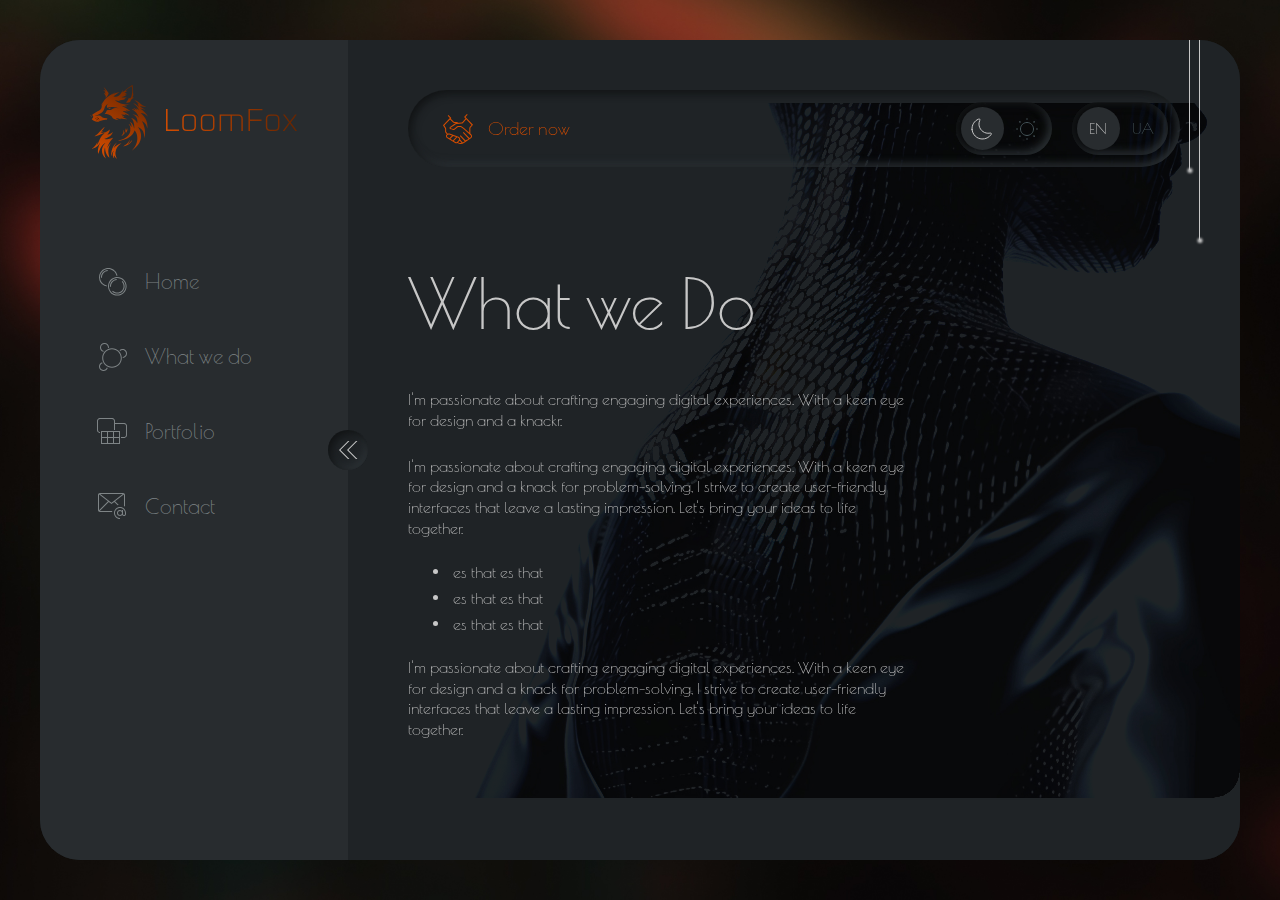
==== about.html @ 11e3a090 "added test deploy `:wq" ====
<!DOCTYPE html>
<html lang="en">

<head>
    <meta charset="UTF-8">
    <meta name="viewport" content="width=device-width, initial-scale=1.0">
<title>About | Home page</title>
<link rel="preconnect" href="https://fonts.googleapis.com">
<link rel="preconnect" href="https://fonts.gstatic.com" crossorigin>
<link href="https://fonts.googleapis.com/css2?family=Poiret+One&display=swap" rel="stylesheet">
<link rel="stylesheet" href="css/style.min.css">
</head>

<body class="body">

    <div class="wrapper">

        
<nav class="menu">

        <a href="" class="logo menu__logo">
            <img src="images/logo.svg" alt="LoomFox logo" class="logo__img" width="208" height="74">
        </a>
        <ul class="menu__list">
            <li class="menu__item">
                <a href="/index" class="menu__link">
                    <svg class="icon" width="35" height="35">
                        <use href="images/sprite.svg#icon-home"></use>
                    </svg>
                    Home
                </a>
            </li>
            <li class="menu__item">
                <a href="/about" class="menu__link">
                    <svg class="icon" width="35" height="35">
                        <use href="images/sprite.svg#icon-about"></use>
                    </svg>
                    What we do
                </a>
            </li>
            <li class="menu__item">
                <a href="/portfolio" class="menu__link">
                    <svg class="icon" width="35" height="35">
                        <use href="images/sprite.svg#icon-portfolio"></use>
                    </svg>
                    Portfolio
                </a>
            </li>
            <!-- <li class="menu__item">
                <a href="/current-projects" class="menu__link">
                    <svg class="icon" width="35" height="35">
                        <use href="images/sprite.svg#icon-curPrjs"></use>
                    </svg>
                    Current projects
                </a>
            </li> -->
            <li class="menu__item">
                <a href="/contacts" class="menu__link">
                    <svg class="icon" width="35" height="35">
                        <use href="images/sprite.svg#icon-contact"></use>
                    </svg>
                    Contact
                </a>
            </li>
    
        </ul>



    <button class="menu__hideBtn" type="button">
        <svg class="icon" width="19" height="18">
            <use href="images/sprite.svg#icon-chevron"></use>
        </svg>
    </button>
</nav>

        <main class="main">
            <header class="header">
    <button class="cta header__cta" type="button">
        <svg class="icon" width="30" height="30">
            <use href="images/sprite.svg#icon-cta"></use>
        </svg>
        Order now
    </button>

    <div class="header__nav">
        <button class="swither" type="button" id="mode">
            <span class="swither__item active">
                <svg class="icon active" width="24" height="24">
                    <use href="images/sprite.svg#icon-moon"></use>
                </svg>
            </span>
            <span class="swither__item">
                <svg class="icon" width="24" height="24">
                    <use href="images/sprite.svg#icon-sun"></use>
                </svg>
            </span>
    
        </button>
    
        <a href="" class="swither" data-no-swup>
            <span class="swither__item active">en</span>
            <span class="swither__item">ua</span>
        </a>
    </div>

</header>

            <div id="swup" class="transition-fade">
                <section class="about section">
                    <div class="container about__container">
                        <h1 class="title">
                            What we Do
                        </h1>
                        <div class="about__text text">
                            <p>
                                I'm passionate about crafting engaging digital experiences. With a keen eye for design and a knackr.
                            </p>
                            <p>
                                I'm passionate about crafting engaging digital experiences. With a keen eye for design and a knack for problem-solving, I strive to create user-friendly interfaces that leave a lasting impression. Let's bring your ideas to life together.
                            </p>
                            <ul class="about__list list">
                                <li class="about__item item">es that es that</li>
                                <li class="about__item item">es that es that</li>
                                <li class="about__item item">es that es that</li>
                            </ul>
                            <p>
                                I'm passionate about crafting engaging digital experiences. With a keen eye for design and a knack for problem-solving, I strive to create user-friendly interfaces that leave a lasting impression. Let's bring your ideas to life together.
                            </p>
                        </div>

                    </div>
                    <div class="stick section__stick"></div>
                    <div class="stick stick--130 section__stick"></div>
                </section>
            </div>

        </main>

    </div>

    <script src="js/main.min.js"></script>

    
</body>

</html>
---- css/style.min.css ----
html,body,div,span,applet,object,iframe,h1,h2,h3,h4,h5,h6,p,blockquote,pre,a,abbr,acronym,address,big,cite,code,del,dfn,em,img,ins,kbd,q,s,samp,small,strike,strong,sub,sup,tt,var,b,u,i,center,dl,dt,dd,ol,ul,li,fieldset,form,label,legend,table,caption,tbody,tfoot,thead,tr,th,td,article,aside,canvas,details,embed,figure,figcaption,footer,header,hgroup,menu,nav,output,ruby,section,summary,time,mark,audio,video{margin:0;padding:0;border:0;font-size:100%;font:inherit;vertical-align:baseline}article,aside,details,figcaption,figure,footer,header,hgroup,menu,nav,section{display:block}html{-webkit-box-sizing:border-box;box-sizing:border-box;height:100%}*,*::before,*::after{-webkit-box-sizing:inherit;box-sizing:inherit}body{line-height:1}ol,ul{list-style:none;margin:0;padding:0}blockquote,q{quotes:none}blockquote:before,blockquote:after,q:before,q:after{content:"";content:none}table{border-collapse:collapse;border-spacing:0}a{display:inline-block;text-decoration:none;outline:rgba(0,0,0,0);color:inherit}img{display:block;max-width:100%}input,button,textarea,select{font-family:inherit;border:none}button{padding:0;border:none;background-color:rgba(0,0,0,0);outline:rgba(0,0,0,0);cursor:pointer;font:inherit;color:inherit}:root{--a: #D64D00;--l: #C7C7C7;--l-700: #7e8486;--d-300: #46555A;--d-500: #282C2F;--d-700: #1F2326}.cta:hover,.cta:focus{-webkit-box-shadow:2px 2px 8px 0 #101213,-2px -2px 8px 0 #2f3539;box-shadow:2px 2px 8px 0 #101213,-2px -2px 8px 0 #2f3539}.hero__item,.cta:active,.menu__hideBtn,.swither,.header{-webkit-box-shadow:inset 3px 3px 8px 0 #101213,inset -3px -3px 8px 0 #2f3539;box-shadow:inset 3px 3px 8px 0 #101213,inset -3px -3px 8px 0 #2f3539}.transition-fade{height:100%}html.is-changing .transition-fade{-webkit-transition:opacity .25s;transition:opacity .25s;opacity:1}html.is-animating .transition-fade{opacity:0}body{height:100vh;font-family:"Poiret One",sans-serif;font-weight:400;font-style:normal;font-size:16px;line-height:1.3;color:var(--l);background-color:var(--d-700);background-repeat:no-repeat;background-size:cover;background-position:center;background-image:url("../images/body.jpg");padding:40px}.icon{fill:currentColor}.wrapper{display:-webkit-box;display:-ms-flexbox;display:flex;background-color:var(--d-700);width:100%;height:100%;border-radius:40px;overflow:hidden;position:relative;z-index:50}.header{position:absolute;width:calc(100% - 120px);top:50px;left:50%;-webkit-transform:translateX(-50%);-ms-transform:translateX(-50%);transform:translateX(-50%);z-index:50;padding:12px 12px 12px 15px;display:-webkit-box;display:-ms-flexbox;display:flex;-webkit-box-align:center;-ms-flex-align:center;align-items:center;border-radius:40px}.header__cta{margin-right:auto}.header__nav{display:-webkit-box;display:-ms-flexbox;display:flex;-webkit-box-align:center;-ms-flex-align:center;align-items:center;gap:20px}.swither{display:-webkit-box;display:-ms-flexbox;display:flex;-webkit-box-pack:center;-ms-flex-pack:center;justify-content:center;-webkit-box-align:center;-ms-flex-align:center;align-items:center;width:96px;height:53px;border-radius:40px;z-index:1;position:relative;line-height:.1;text-transform:uppercase;color:var(--d-300)}.swither:before{content:"";position:absolute;width:43px;height:43px;border-radius:50%;background-color:var(--d-500);z-index:-1;left:5px;-webkit-transition:left .5s cubic-bezier(1, 0.4, 0.29, 1.02);transition:left .5s cubic-bezier(1, 0.4, 0.29, 1.02)}.swither.active:before{left:48px}.swither__item{width:45px;height:48px;display:-webkit-box;display:-ms-flexbox;display:flex;-webkit-box-pack:center;-ms-flex-pack:center;justify-content:center;-webkit-box-align:center;-ms-flex-align:center;align-items:center;-webkit-transition:color .8s;transition:color .8s}.swither__item.active{color:var(--l)}.swither .icon{stroke:currentColor;fill:rgba(0,0,0,0)}.menu{position:fixed;height:calc(100% - 80px);z-index:10;padding:45px 50px;border-top-left-radius:40px;border-bottom-left-radius:40px;background-color:var(--d-500);pointer-events:all;-webkit-transition:background-color .5s,-webkit-transform .5s;transition:background-color .5s,-webkit-transform .5s;transition:transform .5s,background-color .5s;transition:transform .5s,background-color .5s,-webkit-transform .5s}.menu.hide{-webkit-transform:translateX(-105%);-ms-transform:translateX(-105%);transform:translateX(-105%);background-color:rgba(0,0,0,0)}.menu__logo{margin-bottom:100px}.menu__list{display:-webkit-box;display:-ms-flexbox;display:flex;-webkit-box-orient:vertical;-webkit-box-direction:normal;-ms-flex-direction:column;flex-direction:column;gap:40px}.menu__link{display:-webkit-box;display:-ms-flexbox;display:flex;-webkit-box-align:center;-ms-flex-align:center;align-items:center;gap:15px;font-size:21px;padding:0 0 0 5px;position:relative;-webkit-transition:color .4s;transition:color .4s;color:var(--l-700)}.menu__link:before{content:"";position:absolute;left:-48px;top:0;width:2px;height:100%}.menu__link.current{color:var(--l)}.menu__link.current:before{background-color:var(--a)}.menu__link:hover,.menu__link:focus{color:var(--a);color:var(--l)}.menu__link:active{color:var(--d-300)}.menu__hideBtn{border-radius:50%;width:40px;height:40px;display:-webkit-box;display:-ms-flexbox;display:flex;-webkit-box-pack:center;-ms-flex-pack:center;justify-content:center;-webkit-box-align:center;-ms-flex-align:center;align-items:center;position:absolute;top:50%;right:-20px;-webkit-transform:translateY(-50%);-ms-transform:translateY(-50%);transform:translateY(-50%);background-color:var(--d-700);z-index:5;-webkit-transition:color .3s,right 1.5s cubic-bezier(0.77, -0.44, 0.26, 1.46);transition:color .3s,right 1.5s cubic-bezier(0.77, -0.44, 0.26, 1.46)}.menu__hideBtn .icon{-webkit-transition:-webkit-transform .7s;transition:-webkit-transform .7s;transition:transform .7s;transition:transform .7s, -webkit-transform .7s}.menu__hideBtn:hover,.menu__hideBtn:focus{color:var(--a)}.menu__hideBtn.hide{right:-40px}.menu__hideBtn.hide .icon{-webkit-transform:rotate(180deg);-ms-transform:rotate(180deg);transform:rotate(180deg)}.main{-webkit-box-flex:1;-ms-flex-positive:1;flex-grow:1;position:relative;margin-left:308px;-webkit-transition:margin-left .5s;transition:margin-left .5s}.main.full{margin-left:0}.smoothBooter{height:100%}.container{padding:50px 60px;z-index:1;position:relative;top:0;height:100%}.cta{padding:7px 20px;display:-webkit-box;display:-ms-flexbox;display:flex;-webkit-box-align:center;-ms-flex-align:center;align-items:center;max-width:-webkit-fit-content;max-width:-moz-fit-content;max-width:fit-content;gap:15px;font-size:18px;color:var(--a);border-radius:40px;-webkit-transition:-webkit-box-shadow .3s;transition:-webkit-box-shadow .3s;transition:box-shadow .3s;transition:box-shadow .3s, -webkit-box-shadow .3s}.cta .icon{fill:currentColor}.section{height:100%;padding-top:118px;position:relative}.section__stick{right:40px}.section__stick.stick--130{right:50px}.title{font-size:70px;margin-bottom:40px}.stick{width:1px;height:200px;background-color:var(--l);position:absolute;top:0;z-index:50}.stick:after{content:"";position:absolute;width:5px;height:5px;background-color:var(--l);border-radius:50%;-webkit-filter:blur(1px);filter:blur(1px);z-index:10;bottom:-3px;left:50%;-webkit-transform:translateX(-50%);-ms-transform:translateX(-50%);transform:translateX(-50%)}.stick--130{height:130px}.text p:not(:last-child){margin-bottom:25px}.list{padding-left:25px}.list:not(:last-child){margin-bottom:25px}.item{display:-webkit-box;display:-ms-flexbox;display:flex;-webkit-box-align:center;-ms-flex-align:center;align-items:center;gap:15px;line-height:1}.item:not(:last-child){margin-bottom:10px}.item:before{content:"";display:block;width:5px;height:5px;background-color:var(--l);border-radius:50%}.scrollBox{height:100%;scrollbar-width:thin;scrollbar-color:var(--l-700) var(--d-500);scrollbar-track-color:var(--d-500);overflow-y:scroll;padding-right:15px}.hero{position:relative}.hero:before{content:"";width:100%;height:80%;position:absolute;right:0;bottom:0;background-color:var(--d-700)}.hero:after{content:"";width:100%;height:80%;position:absolute;right:0;bottom:0;background-repeat:no-repeat;background-size:contain;background-position:right center;background-image:url("../images/hero.jpg");mix-blend-mode:darken}.hero__container{padding-top:100px}.hero__text{max-width:540px;margin-bottom:150px}.hero__list{display:-webkit-box;display:-ms-flexbox;display:flex;-webkit-box-orient:vertical;-webkit-box-direction:normal;-ms-flex-direction:column;flex-direction:column;gap:25px;max-width:400px}.hero__item{padding:8px 15px 8px 24px;border-radius:40px;display:-webkit-box;display:-ms-flexbox;display:flex;-webkit-box-align:center;-ms-flex-align:center;align-items:center;gap:15px}.hero__item:before{content:"";display:block;width:5px;height:5px;background-color:var(--l);border-radius:50%}.about{position:relative}.about:before{content:"";width:100%;height:100%;position:absolute;right:0;bottom:0;background-color:var(--d-700)}.about:after{content:"";width:100%;height:100%;position:absolute;right:0;bottom:0;background-repeat:no-repeat;background-size:contain;background-position:right center;background-image:url("../images/about.jpg");mix-blend-mode:darken}.about__container{padding-top:100px}.about__text{max-width:500px}.portfolio__list{display:-webkit-box;display:-ms-flexbox;display:flex;-ms-flex-wrap:wrap;flex-wrap:wrap;-webkit-box-pack:space-evenly;-ms-flex-pack:space-evenly;justify-content:space-evenly;gap:40px;padding-bottom:150px}.portfolio__item{max-width:565px;width:100%;height:265px;padding:40px 50px;background:linear-gradient(171deg, rgb(11, 12, 9) 0%, rgb(25, 25, 28) 100%);border-radius:40px;position:relative;overflow:hidden;z-index:1;display:-webkit-box;display:-ms-flexbox;display:flex;-webkit-box-orient:vertical;-webkit-box-direction:normal;-ms-flex-direction:column;flex-direction:column}.portfolio__item--stick1 .stick{right:54px}.portfolio__item--stick1 .stick--130{right:46%}.portfolio__item--stick2 .stick{right:5px}.portfolio__item--stick2 .stick--130{right:52%}.portfolio__item--stick3 .stick{right:25%}.portfolio__item--stick3 .stick--130{right:46%}.portfolio__item--stick4 .stick{right:48%}.portfolio__item--stick4 .stick--130{right:50%}.portfolio__item-name{font-size:36px;margin-bottom:15px;mix-blend-mode:exclusion}.portfolio__item-text{max-width:260px;margin-bottom:20px}.portfolio__item-img{position:absolute;top:0;right:0;z-index:-1}.portfolio__item-link{display:-webkit-box;display:-ms-flexbox;display:flex;-webkit-box-pack:center;-ms-flex-pack:center;justify-content:center;-webkit-box-align:center;-ms-flex-align:center;align-items:center;margin:auto 0;width:72px;height:40px;border-radius:40px;-webkit-transition:color .3s,-webkit-box-shadow .3s;transition:color .3s,-webkit-box-shadow .3s;transition:color .3s,box-shadow .3s;transition:color .3s,box-shadow .3s,-webkit-box-shadow .3s}.portfolio__item-link:hover,.portfolio__item-link:focus{-webkit-box-shadow:1px 1px 8px 0 #000,-1px -1px 8px 0 #2f3539;box-shadow:1px 1px 8px 0 #000,-1px -1px 8px 0 #2f3539;color:var(--a)}.portfolio__item-link:active{-webkit-box-shadow:inset 1px 1px 8px 0 #000,inset -1px -1px 8px 0 #2f3539;box-shadow:inset 1px 1px 8px 0 #000,inset -1px -1px 8px 0 #2f3539}.work__inner{display:-webkit-box;display:-ms-flexbox;display:flex;gap:40px;-webkit-box-pack:justify;-ms-flex-pack:justify;justify-content:space-between;overflow:hidden;margin-bottom:40px}.work__content{max-width:750px}.work__text{margin-bottom:40px}.work__thumb{position:relative;width:550px;height:690px;-o-object-fit:cover;object-fit:cover;-webkit-transform:scale(1.1) skew(-25deg);-ms-transform:scale(1.1) skew(-25deg);transform:scale(1.1) skew(-25deg);overflow:hidden}.work__img{position:absolute;width:100%;height:100%;left:0;top:0;-webkit-transform:scale(0.909) skew(25deg);-ms-transform:scale(0.909) skew(25deg);transform:scale(0.909) skew(25deg);border-radius:40px}.work__ext-link{text-transform:uppercase;padding:12px 28px}
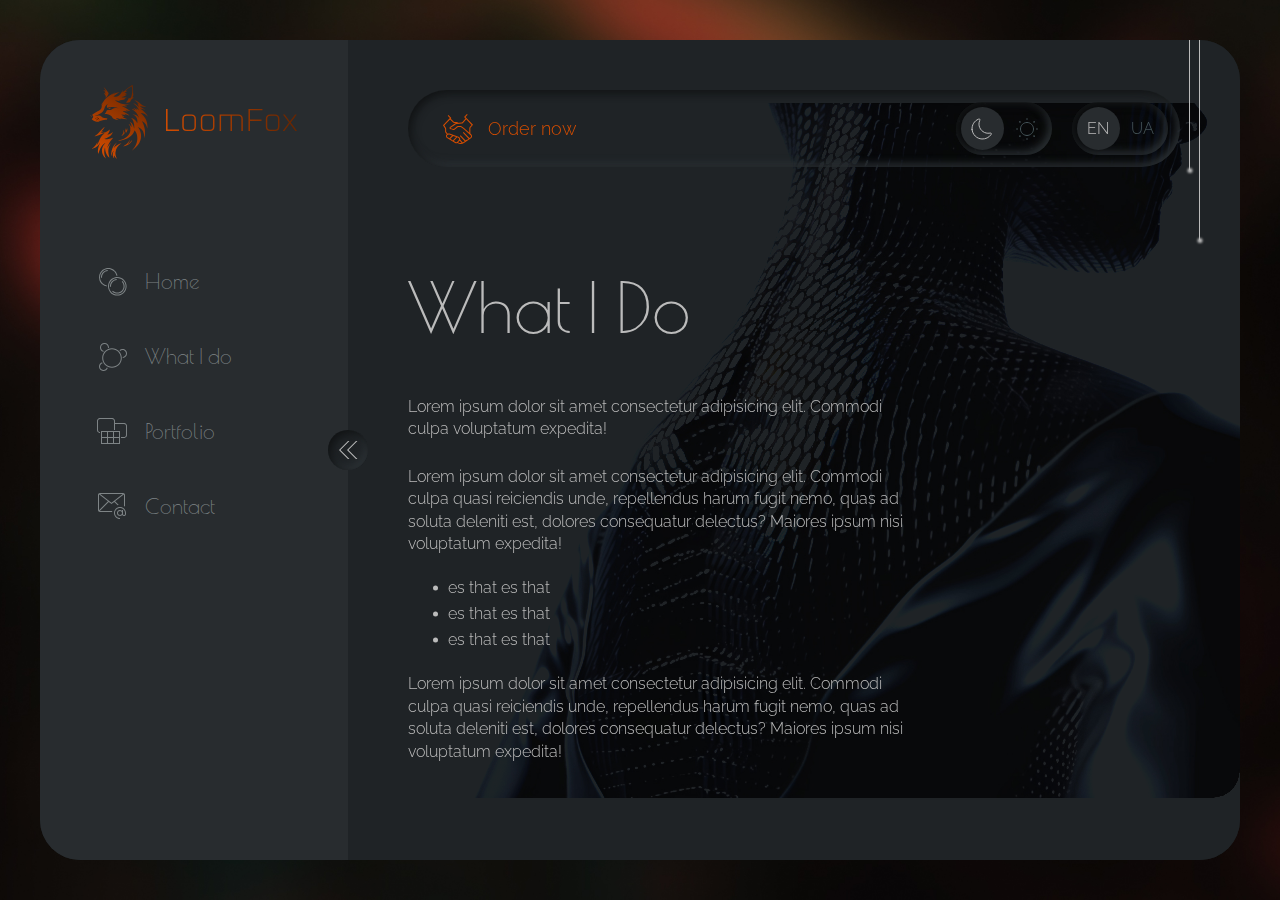
==== commit 1bfe8b1e: "added 2 works" ====
--- a/about.html
+++ b/about.html
@@ -8,7 +8,7 @@
 <title>About | Home page</title>
 <link rel="preconnect" href="https://fonts.googleapis.com">
 <link rel="preconnect" href="https://fonts.gstatic.com" crossorigin>
-<link href="https://fonts.googleapis.com/css2?family=Poiret+One&display=swap" rel="stylesheet">
+<link href="https://fonts.googleapis.com/css2?family=Poiret+One&family=Raleway:ital,wght@0,100..900;1,100..900&display=swap" rel="stylesheet">
 <link rel="stylesheet" href="css/style.min.css">
 </head>
 
@@ -36,7 +36,7 @@
                     <svg class="icon" width="35" height="35">
                         <use href="images/sprite.svg#icon-about"></use>
                     </svg>
-                    What we do
+                    What I do
                 </a>
             </li>
             <li class="menu__item">
@@ -111,14 +111,14 @@
                 <section class="about section">
                     <div class="container about__container">
                         <h1 class="title">
-                            What we Do
+                            What I Do
                         </h1>
                         <div class="about__text text">
                             <p>
-                                I'm passionate about crafting engaging digital experiences. With a keen eye for design and a knackr.
+                                Lorem ipsum dolor sit amet consectetur adipisicing elit. Commodi culpa  voluptatum expedita!
                             </p>
                             <p>
-                                I'm passionate about crafting engaging digital experiences. With a keen eye for design and a knack for problem-solving, I strive to create user-friendly interfaces that leave a lasting impression. Let's bring your ideas to life together.
+                                Lorem ipsum dolor sit amet consectetur adipisicing elit. Commodi culpa quasi reiciendis unde, repellendus harum fugit nemo, quas ad soluta deleniti est, dolores consequatur delectus? Maiores ipsum nisi voluptatum expedita!
                             </p>
                             <ul class="about__list list">
                                 <li class="about__item item">es that es that</li>
@@ -126,7 +126,7 @@
                                 <li class="about__item item">es that es that</li>
                             </ul>
                             <p>
-                                I'm passionate about crafting engaging digital experiences. With a keen eye for design and a knack for problem-solving, I strive to create user-friendly interfaces that leave a lasting impression. Let's bring your ideas to life together.
+                                Lorem ipsum dolor sit amet consectetur adipisicing elit. Commodi culpa quasi reiciendis unde, repellendus harum fugit nemo, quas ad soluta deleniti est, dolores consequatur delectus? Maiores ipsum nisi voluptatum expedita!
                             </p>
                         </div>
 
--- a/css/style.min.css
+++ b/css/style.min.css
@@ -1 +1 @@
-html,body,div,span,applet,object,iframe,h1,h2,h3,h4,h5,h6,p,blockquote,pre,a,abbr,acronym,address,big,cite,code,del,dfn,em,img,ins,kbd,q,s,samp,small,strike,strong,sub,sup,tt,var,b,u,i,center,dl,dt,dd,ol,ul,li,fieldset,form,label,legend,table,caption,tbody,tfoot,thead,tr,th,td,article,aside,canvas,details,embed,figure,figcaption,footer,header,hgroup,menu,nav,output,ruby,section,summary,time,mark,audio,video{margin:0;padding:0;border:0;font-size:100%;font:inherit;vertical-align:baseline}article,aside,details,figcaption,figure,footer,header,hgroup,menu,nav,section{display:block}html{-webkit-box-sizing:border-box;box-sizing:border-box;height:100%}*,*::before,*::after{-webkit-box-sizing:inherit;box-sizing:inherit}body{line-height:1}ol,ul{list-style:none;margin:0;padding:0}blockquote,q{quotes:none}blockquote:before,blockquote:after,q:before,q:after{content:"";content:none}table{border-collapse:collapse;border-spacing:0}a{display:inline-block;text-decoration:none;outline:rgba(0,0,0,0);color:inherit}img{display:block;max-width:100%}input,button,textarea,select{font-family:inherit;border:none}button{padding:0;border:none;background-color:rgba(0,0,0,0);outline:rgba(0,0,0,0);cursor:pointer;font:inherit;color:inherit}:root{--a: #D64D00;--l: #C7C7C7;--l-700: #7e8486;--d-300: #46555A;--d-500: #282C2F;--d-700: #1F2326}.cta:hover,.cta:focus{-webkit-box-shadow:2px 2px 8px 0 #101213,-2px -2px 8px 0 #2f3539;box-shadow:2px 2px 8px 0 #101213,-2px -2px 8px 0 #2f3539}.hero__item,.cta:active,.menu__hideBtn,.swither,.header{-webkit-box-shadow:inset 3px 3px 8px 0 #101213,inset -3px -3px 8px 0 #2f3539;box-shadow:inset 3px 3px 8px 0 #101213,inset -3px -3px 8px 0 #2f3539}.transition-fade{height:100%}html.is-changing .transition-fade{-webkit-transition:opacity .25s;transition:opacity .25s;opacity:1}html.is-animating .transition-fade{opacity:0}body{height:100vh;font-family:"Poiret One",sans-serif;font-weight:400;font-style:normal;font-size:16px;line-height:1.3;color:var(--l);background-color:var(--d-700);background-repeat:no-repeat;background-size:cover;background-position:center;background-image:url("../images/body.jpg");padding:40px}.icon{fill:currentColor}.wrapper{display:-webkit-box;display:-ms-flexbox;display:flex;background-color:var(--d-700);width:100%;height:100%;border-radius:40px;overflow:hidden;position:relative;z-index:50}.header{position:absolute;width:calc(100% - 120px);top:50px;left:50%;-webkit-transform:translateX(-50%);-ms-transform:translateX(-50%);transform:translateX(-50%);z-index:50;padding:12px 12px 12px 15px;display:-webkit-box;display:-ms-flexbox;display:flex;-webkit-box-align:center;-ms-flex-align:center;align-items:center;border-radius:40px}.header__cta{margin-right:auto}.header__nav{display:-webkit-box;display:-ms-flexbox;display:flex;-webkit-box-align:center;-ms-flex-align:center;align-items:center;gap:20px}.swither{display:-webkit-box;display:-ms-flexbox;display:flex;-webkit-box-pack:center;-ms-flex-pack:center;justify-content:center;-webkit-box-align:center;-ms-flex-align:center;align-items:center;width:96px;height:53px;border-radius:40px;z-index:1;position:relative;line-height:.1;text-transform:uppercase;color:var(--d-300)}.swither:before{content:"";position:absolute;width:43px;height:43px;border-radius:50%;background-color:var(--d-500);z-index:-1;left:5px;-webkit-transition:left .5s cubic-bezier(1, 0.4, 0.29, 1.02);transition:left .5s cubic-bezier(1, 0.4, 0.29, 1.02)}.swither.active:before{left:48px}.swither__item{width:45px;height:48px;display:-webkit-box;display:-ms-flexbox;display:flex;-webkit-box-pack:center;-ms-flex-pack:center;justify-content:center;-webkit-box-align:center;-ms-flex-align:center;align-items:center;-webkit-transition:color .8s;transition:color .8s}.swither__item.active{color:var(--l)}.swither .icon{stroke:currentColor;fill:rgba(0,0,0,0)}.menu{position:fixed;height:calc(100% - 80px);z-index:10;padding:45px 50px;border-top-left-radius:40px;border-bottom-left-radius:40px;background-color:var(--d-500);pointer-events:all;-webkit-transition:background-color .5s,-webkit-transform .5s;transition:background-color .5s,-webkit-transform .5s;transition:transform .5s,background-color .5s;transition:transform .5s,background-color .5s,-webkit-transform .5s}.menu.hide{-webkit-transform:translateX(-105%);-ms-transform:translateX(-105%);transform:translateX(-105%);background-color:rgba(0,0,0,0)}.menu__logo{margin-bottom:100px}.menu__list{display:-webkit-box;display:-ms-flexbox;display:flex;-webkit-box-orient:vertical;-webkit-box-direction:normal;-ms-flex-direction:column;flex-direction:column;gap:40px}.menu__link{display:-webkit-box;display:-ms-flexbox;display:flex;-webkit-box-align:center;-ms-flex-align:center;align-items:center;gap:15px;font-size:21px;padding:0 0 0 5px;position:relative;-webkit-transition:color .4s;transition:color .4s;color:var(--l-700)}.menu__link:before{content:"";position:absolute;left:-48px;top:0;width:2px;height:100%}.menu__link.current{color:var(--l)}.menu__link.current:before{background-color:var(--a)}.menu__link:hover,.menu__link:focus{color:var(--a);color:var(--l)}.menu__link:active{color:var(--d-300)}.menu__hideBtn{border-radius:50%;width:40px;height:40px;display:-webkit-box;display:-ms-flexbox;display:flex;-webkit-box-pack:center;-ms-flex-pack:center;justify-content:center;-webkit-box-align:center;-ms-flex-align:center;align-items:center;position:absolute;top:50%;right:-20px;-webkit-transform:translateY(-50%);-ms-transform:translateY(-50%);transform:translateY(-50%);background-color:var(--d-700);z-index:5;-webkit-transition:color .3s,right 1.5s cubic-bezier(0.77, -0.44, 0.26, 1.46);transition:color .3s,right 1.5s cubic-bezier(0.77, -0.44, 0.26, 1.46)}.menu__hideBtn .icon{-webkit-transition:-webkit-transform .7s;transition:-webkit-transform .7s;transition:transform .7s;transition:transform .7s, -webkit-transform .7s}.menu__hideBtn:hover,.menu__hideBtn:focus{color:var(--a)}.menu__hideBtn.hide{right:-40px}.menu__hideBtn.hide .icon{-webkit-transform:rotate(180deg);-ms-transform:rotate(180deg);transform:rotate(180deg)}.main{-webkit-box-flex:1;-ms-flex-positive:1;flex-grow:1;position:relative;margin-left:308px;-webkit-transition:margin-left .5s;transition:margin-left .5s}.main.full{margin-left:0}.smoothBooter{height:100%}.container{padding:50px 60px;z-index:1;position:relative;top:0;height:100%}.cta{padding:7px 20px;display:-webkit-box;display:-ms-flexbox;display:flex;-webkit-box-align:center;-ms-flex-align:center;align-items:center;max-width:-webkit-fit-content;max-width:-moz-fit-content;max-width:fit-content;gap:15px;font-size:18px;color:var(--a);border-radius:40px;-webkit-transition:-webkit-box-shadow .3s;transition:-webkit-box-shadow .3s;transition:box-shadow .3s;transition:box-shadow .3s, -webkit-box-shadow .3s}.cta .icon{fill:currentColor}.section{height:100%;padding-top:118px;position:relative}.section__stick{right:40px}.section__stick.stick--130{right:50px}.title{font-size:70px;margin-bottom:40px}.stick{width:1px;height:200px;background-color:var(--l);position:absolute;top:0;z-index:50}.stick:after{content:"";position:absolute;width:5px;height:5px;background-color:var(--l);border-radius:50%;-webkit-filter:blur(1px);filter:blur(1px);z-index:10;bottom:-3px;left:50%;-webkit-transform:translateX(-50%);-ms-transform:translateX(-50%);transform:translateX(-50%)}.stick--130{height:130px}.text p:not(:last-child){margin-bottom:25px}.list{padding-left:25px}.list:not(:last-child){margin-bottom:25px}.item{display:-webkit-box;display:-ms-flexbox;display:flex;-webkit-box-align:center;-ms-flex-align:center;align-items:center;gap:15px;line-height:1}.item:not(:last-child){margin-bottom:10px}.item:before{content:"";display:block;width:5px;height:5px;background-color:var(--l);border-radius:50%}.scrollBox{height:100%;scrollbar-width:thin;scrollbar-color:var(--l-700) var(--d-500);scrollbar-track-color:var(--d-500);overflow-y:scroll;padding-right:15px}.hero{position:relative}.hero:before{content:"";width:100%;height:80%;position:absolute;right:0;bottom:0;background-color:var(--d-700)}.hero:after{content:"";width:100%;height:80%;position:absolute;right:0;bottom:0;background-repeat:no-repeat;background-size:contain;background-position:right center;background-image:url("../images/hero.jpg");mix-blend-mode:darken}.hero__container{padding-top:100px}.hero__text{max-width:540px;margin-bottom:150px}.hero__list{display:-webkit-box;display:-ms-flexbox;display:flex;-webkit-box-orient:vertical;-webkit-box-direction:normal;-ms-flex-direction:column;flex-direction:column;gap:25px;max-width:400px}.hero__item{padding:8px 15px 8px 24px;border-radius:40px;display:-webkit-box;display:-ms-flexbox;display:flex;-webkit-box-align:center;-ms-flex-align:center;align-items:center;gap:15px}.hero__item:before{content:"";display:block;width:5px;height:5px;background-color:var(--l);border-radius:50%}.about{position:relative}.about:before{content:"";width:100%;height:100%;position:absolute;right:0;bottom:0;background-color:var(--d-700)}.about:after{content:"";width:100%;height:100%;position:absolute;right:0;bottom:0;background-repeat:no-repeat;background-size:contain;background-position:right center;background-image:url("../images/about.jpg");mix-blend-mode:darken}.about__container{padding-top:100px}.about__text{max-width:500px}.portfolio__list{display:-webkit-box;display:-ms-flexbox;display:flex;-ms-flex-wrap:wrap;flex-wrap:wrap;-webkit-box-pack:space-evenly;-ms-flex-pack:space-evenly;justify-content:space-evenly;gap:40px;padding-bottom:150px}.portfolio__item{max-width:565px;width:100%;height:265px;padding:40px 50px;background:linear-gradient(171deg, rgb(11, 12, 9) 0%, rgb(25, 25, 28) 100%);border-radius:40px;position:relative;overflow:hidden;z-index:1;display:-webkit-box;display:-ms-flexbox;display:flex;-webkit-box-orient:vertical;-webkit-box-direction:normal;-ms-flex-direction:column;flex-direction:column}.portfolio__item--stick1 .stick{right:54px}.portfolio__item--stick1 .stick--130{right:46%}.portfolio__item--stick2 .stick{right:5px}.portfolio__item--stick2 .stick--130{right:52%}.portfolio__item--stick3 .stick{right:25%}.portfolio__item--stick3 .stick--130{right:46%}.portfolio__item--stick4 .stick{right:48%}.portfolio__item--stick4 .stick--130{right:50%}.portfolio__item-name{font-size:36px;margin-bottom:15px;mix-blend-mode:exclusion}.portfolio__item-text{max-width:260px;margin-bottom:20px}.portfolio__item-img{position:absolute;top:0;right:0;z-index:-1}.portfolio__item-link{display:-webkit-box;display:-ms-flexbox;display:flex;-webkit-box-pack:center;-ms-flex-pack:center;justify-content:center;-webkit-box-align:center;-ms-flex-align:center;align-items:center;margin:auto 0;width:72px;height:40px;border-radius:40px;-webkit-transition:color .3s,-webkit-box-shadow .3s;transition:color .3s,-webkit-box-shadow .3s;transition:color .3s,box-shadow .3s;transition:color .3s,box-shadow .3s,-webkit-box-shadow .3s}.portfolio__item-link:hover,.portfolio__item-link:focus{-webkit-box-shadow:1px 1px 8px 0 #000,-1px -1px 8px 0 #2f3539;box-shadow:1px 1px 8px 0 #000,-1px -1px 8px 0 #2f3539;color:var(--a)}.portfolio__item-link:active{-webkit-box-shadow:inset 1px 1px 8px 0 #000,inset -1px -1px 8px 0 #2f3539;box-shadow:inset 1px 1px 8px 0 #000,inset -1px -1px 8px 0 #2f3539}.work__inner{display:-webkit-box;display:-ms-flexbox;display:flex;gap:40px;-webkit-box-pack:justify;-ms-flex-pack:justify;justify-content:space-between;overflow:hidden;margin-bottom:40px}.work__content{max-width:750px}.work__text{margin-bottom:40px}.work__thumb{position:relative;width:550px;height:690px;-o-object-fit:cover;object-fit:cover;-webkit-transform:scale(1.1) skew(-25deg);-ms-transform:scale(1.1) skew(-25deg);transform:scale(1.1) skew(-25deg);overflow:hidden}.work__img{position:absolute;width:100%;height:100%;left:0;top:0;-webkit-transform:scale(0.909) skew(25deg);-ms-transform:scale(0.909) skew(25deg);transform:scale(0.909) skew(25deg);border-radius:40px}.work__ext-link{text-transform:uppercase;padding:12px 28px}+html,body,div,span,applet,object,iframe,h1,h2,h3,h4,h5,h6,p,blockquote,pre,a,abbr,acronym,address,big,cite,code,del,dfn,em,img,ins,kbd,q,s,samp,small,strike,strong,sub,sup,tt,var,b,u,i,center,dl,dt,dd,ol,ul,li,fieldset,form,label,legend,table,caption,tbody,tfoot,thead,tr,th,td,article,aside,canvas,details,embed,figure,figcaption,footer,header,hgroup,menu,nav,output,ruby,section,summary,time,mark,audio,video{margin:0;padding:0;border:0;font-size:100%;font:inherit;vertical-align:baseline}article,aside,details,figcaption,figure,footer,header,hgroup,menu,nav,section{display:block}html{-webkit-box-sizing:border-box;box-sizing:border-box;height:100%}*,*::before,*::after{-webkit-box-sizing:inherit;box-sizing:inherit}body{line-height:1}ol,ul{list-style:none;margin:0;padding:0}blockquote,q{quotes:none}blockquote:before,blockquote:after,q:before,q:after{content:"";content:none}table{border-collapse:collapse;border-spacing:0}a{display:inline-block;text-decoration:none;outline:rgba(0,0,0,0);color:inherit}img{display:block;max-width:100%}input,button,textarea,select{font-family:inherit;border:none}button{padding:0;border:none;background-color:rgba(0,0,0,0);outline:rgba(0,0,0,0);cursor:pointer;font:inherit;color:inherit}.mfp-bg{top:0;left:0;width:100%;height:100%;z-index:1042;overflow:hidden;position:fixed;background:#0b0b0b;opacity:.8}.mfp-wrap{top:0;left:0;width:100%;height:100%;z-index:1043;position:fixed;outline:none !important;-webkit-backface-visibility:hidden}.mfp-container{text-align:center;position:absolute;width:100%;height:100%;left:0;top:0;padding:0 8px;-webkit-box-sizing:border-box;box-sizing:border-box}.mfp-container:before{content:"";display:inline-block;height:100%;vertical-align:middle}.mfp-align-top .mfp-container:before{display:none}.mfp-content{position:relative;display:inline-block;vertical-align:middle;margin:0 auto;text-align:left;z-index:1045}.mfp-inline-holder .mfp-content,.mfp-ajax-holder .mfp-content{width:100%;cursor:auto}.mfp-ajax-cur{cursor:progress}.mfp-zoom-out-cur,.mfp-zoom-out-cur .mfp-image-holder .mfp-close{cursor:-webkit-zoom-out;cursor:zoom-out}.mfp-zoom{cursor:pointer;cursor:-webkit-zoom-in;cursor:zoom-in}.mfp-auto-cursor .mfp-content{cursor:auto}.mfp-close,.mfp-arrow,.mfp-preloader,.mfp-counter{-webkit-user-select:none;-moz-user-select:none;-ms-user-select:none;user-select:none}.mfp-loading.mfp-figure{display:none}.mfp-hide{display:none !important}.mfp-preloader{color:#ccc;position:absolute;top:50%;width:auto;text-align:center;margin-top:-0.8em;left:8px;right:8px;z-index:1044}.mfp-preloader a{color:#ccc}.mfp-preloader a:hover{color:#fff}.mfp-s-ready .mfp-preloader{display:none}.mfp-s-error .mfp-content{display:none}button.mfp-close,button.mfp-arrow{overflow:visible;cursor:pointer;background:rgba(0,0,0,0);border:0;-webkit-appearance:none;display:block;outline:none;padding:0;z-index:1046;-webkit-box-shadow:none;box-shadow:none;-ms-touch-action:manipulation;touch-action:manipulation}button::-moz-focus-inner{padding:0;border:0}.mfp-close{width:44px;height:44px;line-height:44px;position:absolute;right:0;top:0;text-decoration:none;text-align:center;opacity:.65;padding:0 0 18px 10px;color:#fff;font-style:normal;font-size:28px;font-family:Arial,Baskerville,monospace}.mfp-close:hover,.mfp-close:focus{opacity:1}.mfp-close:active{top:1px}.mfp-close-btn-in .mfp-close{color:#333}.mfp-image-holder .mfp-close,.mfp-iframe-holder .mfp-close{color:#fff;right:-6px;text-align:right;padding-right:6px;width:100%}.mfp-counter{position:absolute;top:0;right:0;color:#ccc;font-size:12px;line-height:18px;white-space:nowrap}.mfp-arrow{position:absolute;opacity:.65;margin:0;top:50%;margin-top:-55px;padding:0;width:90px;height:110px;-webkit-tap-highlight-color:rgba(0,0,0,0)}.mfp-arrow:active{margin-top:-54px}.mfp-arrow:hover,.mfp-arrow:focus{opacity:1}.mfp-arrow:before,.mfp-arrow:after{content:"";display:block;width:0;height:0;position:absolute;left:0;top:0;margin-top:35px;margin-left:35px;border:medium inset rgba(0,0,0,0)}.mfp-arrow:after{border-top-width:13px;border-bottom-width:13px;top:8px}.mfp-arrow:before{border-top-width:21px;border-bottom-width:21px;opacity:.7}.mfp-arrow-left{left:0}.mfp-arrow-left:after{border-right:17px solid #fff;margin-left:31px}.mfp-arrow-left:before{margin-left:25px;border-right:27px solid #3f3f3f}.mfp-arrow-right{right:0}.mfp-arrow-right:after{border-left:17px solid #fff;margin-left:39px}.mfp-arrow-right:before{border-left:27px solid #3f3f3f}.mfp-iframe-holder{padding-top:40px;padding-bottom:40px}.mfp-iframe-holder .mfp-content{line-height:0;width:100%;max-width:900px}.mfp-iframe-holder .mfp-close{top:-40px}.mfp-iframe-scaler{width:100%;height:0;overflow:hidden;padding-top:56.25%}.mfp-iframe-scaler iframe{position:absolute;display:block;top:0;left:0;width:100%;height:100%;-webkit-box-shadow:0 0 8px rgba(0,0,0,.6);box-shadow:0 0 8px rgba(0,0,0,.6);background:#000}img.mfp-img{width:auto;max-width:100%;height:auto;display:block;line-height:0;-webkit-box-sizing:border-box;box-sizing:border-box;padding:40px 0 40px;margin:0 auto}.mfp-figure{line-height:0}.mfp-figure:after{content:"";position:absolute;left:0;top:40px;bottom:40px;display:block;right:0;width:auto;height:auto;z-index:-1;-webkit-box-shadow:0 0 8px rgba(0,0,0,.6);box-shadow:0 0 8px rgba(0,0,0,.6);background:#444}.mfp-figure small{color:#bdbdbd;display:block;font-size:12px;line-height:14px}.mfp-figure figure{margin:0}.mfp-bottom-bar{margin-top:-36px;position:absolute;top:100%;left:0;width:100%;cursor:auto}.mfp-title{text-align:left;line-height:18px;color:#f3f3f3;word-wrap:break-word;padding-right:36px}.mfp-image-holder .mfp-content{max-width:100%}.mfp-gallery .mfp-image-holder .mfp-figure{cursor:pointer}@media screen and (max-width: 800px)and (orientation: landscape),screen and (max-height: 300px){.mfp-img-mobile .mfp-image-holder{padding-left:0;padding-right:0}.mfp-img-mobile img.mfp-img{padding:0}.mfp-img-mobile .mfp-figure:after{top:0;bottom:0}.mfp-img-mobile .mfp-figure small{display:inline;margin-left:5px}.mfp-img-mobile .mfp-bottom-bar{background:rgba(0,0,0,.6);bottom:0;margin:0;top:auto;padding:3px 5px;position:fixed;-webkit-box-sizing:border-box;box-sizing:border-box}.mfp-img-mobile .mfp-bottom-bar:empty{padding:0}.mfp-img-mobile .mfp-counter{right:5px;top:3px}.mfp-img-mobile .mfp-close{top:0;right:0;width:35px;height:35px;line-height:35px;background:rgba(0,0,0,.6);position:fixed;text-align:center;padding:0}}@media all and (max-width: 900px){.mfp-arrow{-webkit-transform:scale(0.75);-ms-transform:scale(0.75);transform:scale(0.75)}.mfp-arrow-left{-webkit-transform-origin:0;-ms-transform-origin:0;transform-origin:0}.mfp-arrow-right{-webkit-transform-origin:100%;-ms-transform-origin:100%;transform-origin:100%}.mfp-container{padding-left:6px;padding-right:6px}}:root{--a: #D64D00;--s: #71a3c5;--l: #bbbbbb;--l-700: #7e8486;--d-300: #46555A;--d-500: #282C2F;--d-700: #1F2326}.none{display:none !important}.cta:hover,.cta:focus{-webkit-box-shadow:2px 2px 8px 0 #101213,-2px -2px 8px 0 #2f3539;box-shadow:2px 2px 8px 0 #101213,-2px -2px 8px 0 #2f3539}.hero__item,.cta:active,.menu__hideBtn,.swither,.header{-webkit-box-shadow:inset 3px 3px 8px 0 #101213,inset -3px -3px 8px 0 #2f3539;box-shadow:inset 3px 3px 8px 0 #101213,inset -3px -3px 8px 0 #2f3539}.transition-fade{height:100%}html.is-changing .transition-fade{-webkit-transition:opacity .25s;transition:opacity .25s;opacity:1}html.is-animating .transition-fade{opacity:0}body{height:100vh;font-family:"Raleway",sans-serif;font-weight:300;font-style:normal;font-size:16px;line-height:1.4;color:var(--l);background-color:var(--d-700);background-repeat:no-repeat;background-size:cover;background-position:center;background-image:url("../images/body.jpg");padding:40px}.icon{fill:currentColor}.wrapper{display:-webkit-box;display:-ms-flexbox;display:flex;background-color:var(--d-700);width:100%;height:100%;border-radius:40px;overflow:hidden;position:relative;z-index:50}.header{position:absolute;width:calc(100% - 120px);top:50px;left:50%;-webkit-transform:translateX(-50%);-ms-transform:translateX(-50%);transform:translateX(-50%);z-index:50;padding:12px 12px 12px 15px;display:-webkit-box;display:-ms-flexbox;display:flex;-webkit-box-align:center;-ms-flex-align:center;align-items:center;border-radius:40px}.header__cta{margin-right:auto}.header__nav{display:-webkit-box;display:-ms-flexbox;display:flex;-webkit-box-align:center;-ms-flex-align:center;align-items:center;gap:20px}.swither{display:-webkit-box;display:-ms-flexbox;display:flex;-webkit-box-pack:center;-ms-flex-pack:center;justify-content:center;-webkit-box-align:center;-ms-flex-align:center;align-items:center;width:96px;height:53px;border-radius:40px;z-index:1;position:relative;line-height:.1;text-transform:uppercase;color:var(--d-300)}.swither:before{content:"";position:absolute;width:43px;height:43px;border-radius:50%;background-color:var(--d-500);z-index:-1;left:5px;-webkit-transition:left .5s cubic-bezier(1, 0.4, 0.29, 1.02);transition:left .5s cubic-bezier(1, 0.4, 0.29, 1.02)}.swither.active:before{left:48px}.swither__item{width:45px;height:48px;display:-webkit-box;display:-ms-flexbox;display:flex;-webkit-box-pack:center;-ms-flex-pack:center;justify-content:center;-webkit-box-align:center;-ms-flex-align:center;align-items:center;-webkit-transition:color .8s;transition:color .8s}.swither__item.active{color:var(--l)}.swither .icon{stroke:currentColor;fill:rgba(0,0,0,0)}.menu{position:fixed;font-family:"Poiret One",sans-serif;height:calc(100% - 80px);z-index:10;padding:45px 50px;border-top-left-radius:40px;border-bottom-left-radius:40px;background-color:var(--d-500);pointer-events:all;-webkit-transition:background-color .5s,-webkit-transform .5s;transition:background-color .5s,-webkit-transform .5s;transition:transform .5s,background-color .5s;transition:transform .5s,background-color .5s,-webkit-transform .5s}.menu.hide{-webkit-transform:translateX(-105%);-ms-transform:translateX(-105%);transform:translateX(-105%);background-color:rgba(0,0,0,0)}.menu__logo{margin-bottom:100px}.menu__list{display:-webkit-box;display:-ms-flexbox;display:flex;-webkit-box-orient:vertical;-webkit-box-direction:normal;-ms-flex-direction:column;flex-direction:column;gap:40px}.menu__link{display:-webkit-box;display:-ms-flexbox;display:flex;-webkit-box-align:center;-ms-flex-align:center;align-items:center;gap:15px;font-size:21px;padding:0 0 0 5px;position:relative;-webkit-transition:color .4s;transition:color .4s;color:var(--l-700)}.menu__link:before{content:"";position:absolute;left:-48px;top:0;width:2px;height:100%}.menu__link.current{color:var(--l)}.menu__link.current:before{background-color:var(--a)}.menu__link:hover,.menu__link:focus{color:var(--a);color:var(--l)}.menu__link:active{color:var(--d-300)}.menu__hideBtn{border-radius:50%;width:40px;height:40px;display:-webkit-box;display:-ms-flexbox;display:flex;-webkit-box-pack:center;-ms-flex-pack:center;justify-content:center;-webkit-box-align:center;-ms-flex-align:center;align-items:center;position:absolute;top:50%;right:-20px;-webkit-transform:translateY(-50%);-ms-transform:translateY(-50%);transform:translateY(-50%);background-color:var(--d-700);z-index:5;-webkit-transition:color .3s,right 1.5s cubic-bezier(0.77, -0.44, 0.26, 1.46);transition:color .3s,right 1.5s cubic-bezier(0.77, -0.44, 0.26, 1.46)}.menu__hideBtn .icon{-webkit-transition:-webkit-transform .7s;transition:-webkit-transform .7s;transition:transform .7s;transition:transform .7s, -webkit-transform .7s}.menu__hideBtn:hover,.menu__hideBtn:focus{color:var(--a)}.menu__hideBtn.hide{right:-40px}.menu__hideBtn.hide .icon{-webkit-transform:rotate(180deg);-ms-transform:rotate(180deg);transform:rotate(180deg)}.main{-webkit-box-flex:1;-ms-flex-positive:1;flex-grow:1;position:relative;margin-left:308px;-webkit-transition:margin-left .5s;transition:margin-left .5s}.main.full{margin-left:0}.smoothBooter{height:100%}.container{padding:50px 60px;z-index:1;position:relative;top:0;height:100%}.cta{padding:7px 20px;display:-webkit-box;display:-ms-flexbox;display:flex;-webkit-box-align:center;-ms-flex-align:center;align-items:center;max-width:-webkit-fit-content;max-width:-moz-fit-content;max-width:fit-content;gap:15px;font-size:18px;color:var(--a);border-radius:40px;-webkit-transition:-webkit-box-shadow .3s;transition:-webkit-box-shadow .3s;transition:box-shadow .3s;transition:box-shadow .3s, -webkit-box-shadow .3s}.cta .icon{fill:currentColor}.section{height:100%;padding-top:118px;position:relative}.section__stick{right:40px}.section__stick.stick--130{right:50px}.title{font-size:70px;margin-bottom:40px;font-family:"Poiret One",sans-serif}.subtitle{font-size:24px;margin-bottom:20px;font-family:"Poiret One",sans-serif}.stick{width:1px;height:200px;background-color:var(--l);position:absolute;top:0;z-index:50}.stick:after{content:"";position:absolute;width:5px;height:5px;background-color:var(--l);border-radius:50%;-webkit-filter:blur(1px);filter:blur(1px);z-index:10;bottom:-3px;left:50%;-webkit-transform:translateX(-50%);-ms-transform:translateX(-50%);transform:translateX(-50%)}.stick--130{height:130px}.text p:not(:last-child){margin-bottom:25px}.list{padding-left:25px}.list:not(:last-child){margin-bottom:25px}.item{line-height:1;padding-left:15px;position:relative}.item:not(:last-child){margin-bottom:10px}.item:before{content:"";display:block;position:absolute;left:0;top:50%;-webkit-transform:translateY(-50%);-ms-transform:translateY(-50%);transform:translateY(-50%);width:5px;height:5px;background-color:var(--l);border-radius:50%}.scrollBox{height:100%;scrollbar-width:thin;scrollbar-color:var(--l-700) var(--d-500);scrollbar-track-color:var(--d-500);overflow-y:scroll;padding-right:15px;padding-bottom:40px}.accent{color:var(--s)}.hero{position:relative}.hero:before{content:"";width:100%;height:80%;position:absolute;right:0;bottom:0;background-color:var(--d-700)}.hero:after{content:"";width:100%;height:80%;position:absolute;right:0;bottom:0;background-repeat:no-repeat;background-size:contain;background-position:right center;background-image:url("../images/hero.jpg");mix-blend-mode:darken}.hero__container{padding-top:100px;display:-webkit-box;display:-ms-flexbox;display:flex;-webkit-box-orient:vertical;-webkit-box-direction:normal;-ms-flex-direction:column;flex-direction:column}.hero__text{max-width:540px;margin-bottom:auto}.hero__list{display:-webkit-box;display:-ms-flexbox;display:flex;-webkit-box-orient:vertical;-webkit-box-direction:normal;-ms-flex-direction:column;flex-direction:column;gap:25px;max-width:400px}.hero__item{padding:8px 15px 8px 24px;border-radius:40px;position:relative;padding-left:35px}.hero__item:before{content:"";position:absolute;left:18px;top:16px;display:block;width:5px;height:5px;background-color:var(--l);border-radius:50%}.about{position:relative}.about:before{content:"";width:100%;height:100%;position:absolute;right:0;bottom:0;background-color:var(--d-700)}.about:after{content:"";width:100%;height:100%;position:absolute;right:0;bottom:0;background-repeat:no-repeat;background-size:contain;background-position:right center;background-image:url("../images/about.jpg");mix-blend-mode:darken}.about__container{padding-top:100px}.about__text{max-width:500px}.portfolio__list{display:-webkit-box;display:-ms-flexbox;display:flex;-ms-flex-wrap:wrap;flex-wrap:wrap;-webkit-box-pack:space-evenly;-ms-flex-pack:space-evenly;justify-content:space-evenly;gap:40px;padding-bottom:150px}.portfolio__item{max-width:565px;width:100%;height:265px;padding:40px 50px;background:linear-gradient(171deg, rgb(11, 12, 9) 0%, rgb(25, 25, 28) 100%);border-radius:40px;position:relative;overflow:hidden;z-index:1;display:-webkit-box;display:-ms-flexbox;display:flex;-webkit-box-orient:vertical;-webkit-box-direction:normal;-ms-flex-direction:column;flex-direction:column}.portfolio__item--stick1 .stick{right:54px}.portfolio__item--stick1 .stick--130{right:46%}.portfolio__item--stick2 .stick{right:5px}.portfolio__item--stick2 .stick--130{right:52%}.portfolio__item--stick3 .stick{right:25%}.portfolio__item--stick3 .stick--130{right:46%}.portfolio__item--stick4 .stick{right:48%}.portfolio__item--stick4 .stick--130{right:50%}.portfolio__item-name{font-size:36px;margin-bottom:15px;mix-blend-mode:exclusion}.portfolio__item-text{max-width:260px;margin-bottom:20px}.portfolio__item-img{position:absolute;top:0;right:0;z-index:-1}.portfolio__item-link{display:-webkit-box;display:-ms-flexbox;display:flex;-webkit-box-pack:center;-ms-flex-pack:center;justify-content:center;-webkit-box-align:center;-ms-flex-align:center;align-items:center;margin:auto 0;width:72px;height:40px;border-radius:40px;-webkit-transition:color .3s,-webkit-box-shadow .3s;transition:color .3s,-webkit-box-shadow .3s;transition:color .3s,box-shadow .3s;transition:color .3s,box-shadow .3s,-webkit-box-shadow .3s}.portfolio__item-link:hover,.portfolio__item-link:focus{-webkit-box-shadow:1px 1px 3px 0 #000,-1px -1px 3px 0 #2f3539;box-shadow:1px 1px 3px 0 #000,-1px -1px 3px 0 #2f3539;color:var(--a)}.portfolio__item-link:active{-webkit-box-shadow:inset 1px 1px 4px 0 #000,inset -1px -1px 4px 0 #2f3539;box-shadow:inset 1px 1px 4px 0 #000,inset -1px -1px 4px 0 #2f3539}.work__inner{display:-webkit-box;display:-ms-flexbox;display:flex;gap:40px;-webkit-box-pack:justify;-ms-flex-pack:justify;justify-content:space-between;overflow:hidden;margin-bottom:40px}.work__content{max-width:750px}.work__text{margin-bottom:40px}.work__thumb{position:relative;width:550px;height:690px;-o-object-fit:cover;object-fit:cover;-webkit-transform:scale(1.1) skew(-25deg);-ms-transform:scale(1.1) skew(-25deg);transform:scale(1.1) skew(-25deg);overflow:hidden}.work__img{position:absolute;width:100%;height:100%;left:0;top:0;-webkit-transform:scale(0.909) skew(25deg);-ms-transform:scale(0.909) skew(25deg);transform:scale(0.909) skew(25deg);border-radius:40px}.work__ext-link{text-transform:uppercase;padding:12px 28px}.gallery{display:-webkit-box;display:-ms-flexbox;display:flex;-ms-flex-wrap:wrap;flex-wrap:wrap;-webkit-box-pack:center;-ms-flex-pack:center;justify-content:center;gap:50px;padding:40px 100px}.gallery__link{width:100%;height:100%;display:-webkit-box;display:-ms-flexbox;display:flex;-webkit-box-pack:center;-ms-flex-pack:center;justify-content:center;-webkit-box-align:center;-ms-flex-align:center;align-items:center;background-color:#13161b;-webkit-transition:-webkit-transform .6s;transition:-webkit-transform .6s;transition:transform .6s;transition:transform .6s, -webkit-transform .6s}.gallery__link:hover,.gallery__link:focus{-webkit-transform:scale(1.1);-ms-transform:scale(1.1);transform:scale(1.1)}